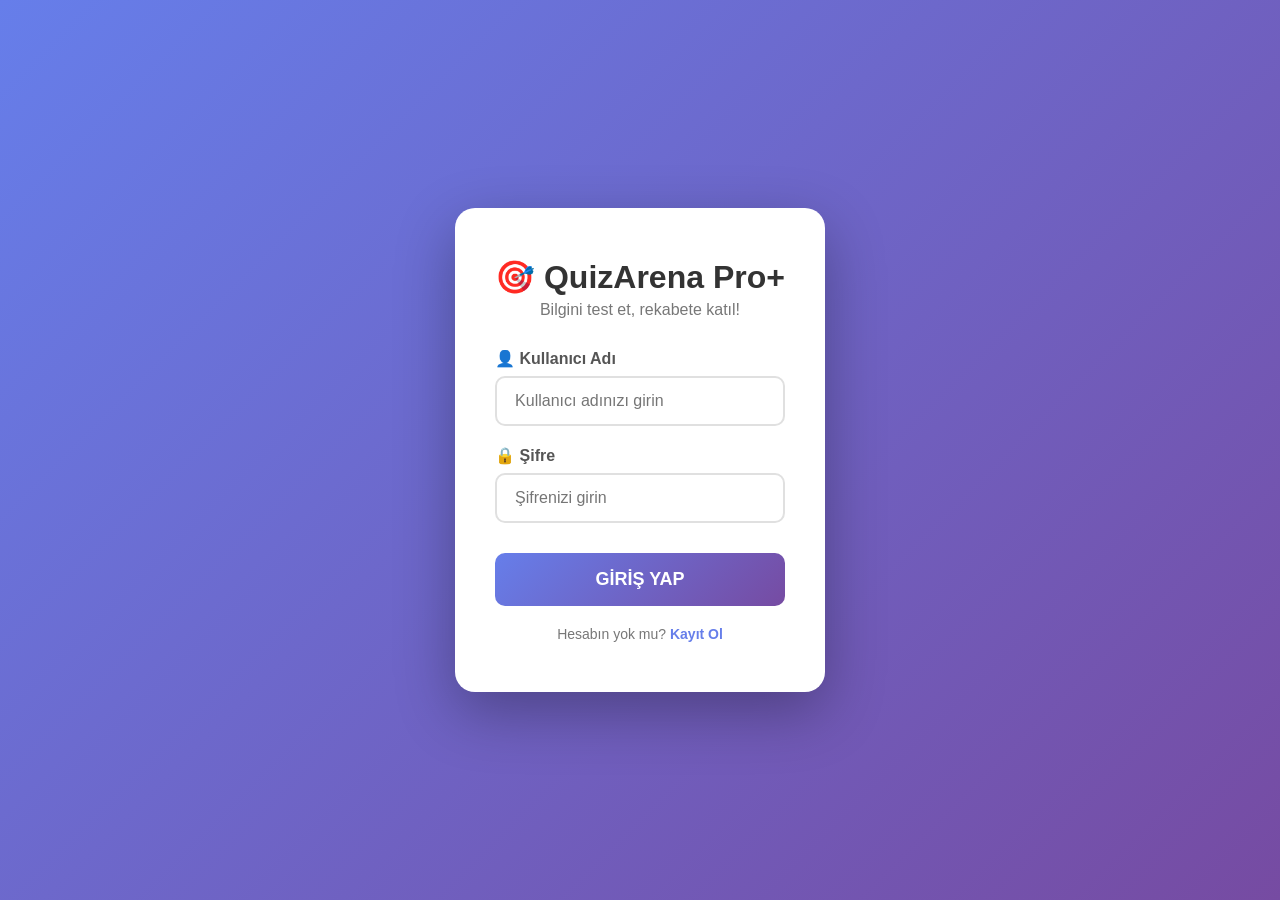
==== frontend/index.html @ 315dcdb2 "Login ve Register sunucuya bağlandı" ====
<!DOCTYPE html>
<html lang="tr">
<head>
    <meta charset="UTF-8">
    <meta name="viewport" content="width=device-width, initial-scale=1.0">
    <title>QuizArena Pro+ - Giriş Yap</title>
    
    <link rel="stylesheet" href="css/login.css">
</head>
<body>
    
    <!-- 
      Sayfanın ana kapsayıcısı.
      container: Tüm içeriği ortalamak için kullanılır.
    -->
    <div class="container">
        
        <!-- 
          Login kartı.
          Bu kartın içinde form elemanları olacak.
        -->
        <div class="login-card">
            
            <!-- Logo veya başlık kısmı -->
            <h1>🎯 QuizArena Pro+</h1>
            <p class="subtitle">Bilgini test et, rekabete katıl!</p>
            
            <!-- 
              Giriş formu.
              action: Form gönderildiğinde nereye gideceği (şimdilik boş)
              id: JavaScript ile bu forma erişmek için kullanacağız.
            -->
            <form id="loginForm" novalidate>
                
                <!-- Kullanıcı adı alanı -->
                <div class="input-group">
                    <label for="username">👤 Kullanıcı Adı</label>
                    <input 
                        type="text" 
                        id="username" 
                        placeholder="Kullanıcı adınızı girin" 
                        required
                    >
                </div>
                
                <!-- Şifre alanı -->
                <div class="input-group">
                    <label for="password">🔒 Şifre</label>
                    <input 
                        type="password" 
                        id="password" 
                        placeholder="Şifrenizi girin" 
                        maxlength="20"
                        required
                    >
                </div>
                
                <!-- Giriş yap butonu -->
                <button type="submit" class="login-btn">GİRİŞ YAP</button>
                
                <!-- Kayıt ol linki -->
                <p class="register-link">
                    Hesabın yok mu? <a href="register.html">Kayıt Ol</a>
                </p>
                
            </form>
            
        </div>
        
    </div>

   
    <script src="js/login.js"></script>
    
</body>
</html>
---- frontend/css/login.css ----
/* 
  ========================================
  LOGIN.CSS - Responsive Login Sayfası
  Mobil, Tablet, Masaüstü uyumlu
  ========================================
*/

/* ========== 1. GENEL SIFIRLAMA VE ORTAK AYARLAR ========== */
* {
    margin: 0;
    padding: 0;
    box-sizing: border-box;
}

body {
    font-family: 'Segoe UI', Tahoma, Geneva, Verdana, sans-serif;
    background: linear-gradient(135deg, #667eea, #764ba2);
    min-height: 100vh;
}

.container {
    display: flex;
    align-items: center;
    justify-content: center;
    min-height: 100vh;
    padding: 20px; /* Küçük ekranda kenara yapışmasın */
}

/* ========== 2. LOGIN KARTI ORTAK STILLERİ ========== */
.login-card {
    background: white;
    border-radius: 20px;
    padding: 40px 30px;
    box-shadow: 0 20px 60px rgba(0, 0, 0, 0.3);
    text-align: center;
}

.login-card h1 {
    font-size: 28px;
    color: #333;
    margin-bottom: 5px;
}

.subtitle {
    color: #777;
    margin-bottom: 30px;
    font-size: 14px;
}

.input-group {
    margin-bottom: 20px;
    text-align: left;
}

.input-group label {
    display: block;
    margin-bottom: 8px;
    color: #555;
    font-weight: 600;
    font-size: 14px;
}

.input-group input {
    width: 100%;
    padding: 12px 15px;
    border: 2px solid #e0e0e0;
    border-radius: 10px;
    font-size: 16px;
    transition: border-color 1s ease;
}

.input-group input:focus {
    outline: none;
    border-color: #667eea;
}

.login-btn {
    width: 100%;
    padding: 14px;
    background: linear-gradient(135deg, #667eea, #764ba2);
    color: white;
    border: none;
    border-radius: 10px;
    font-size: 16px;
    font-weight: bold;
    cursor: pointer;
    margin-top: 10px;
    transition: transform 0.2s ease, box-shadow 0.2s ease;
}

.login-btn:hover {
    transform: translateY(-2px);  /*Hover etkisi için hafif yukarı hareket*/
    box-shadow: 0 5px 20px rgba(102, 126, 234, 0.4);
}

.login-btn:active {
    transform: translateY(0);
}

.register-link {
    margin-top: 20px;
    color: #777;
    font-size: 14px;
}

.register-link a {
    color: #667eea;
    text-decoration: none;
    font-weight: 600;
}

.register-link a:hover {
    text-decoration: underline;
}


/* ============================================================
   3. MEDIA QUERIES - EKRAN BOYUTUNA GÖRE DEĞİŞİKLİKLER
   ============================================================ */

/* 
   📱 MOBİL (320px - 480px)
   Zaten yukarıdaki stiller mobil için uygun.
   Sadece ekstra küçük telefonlar için düzeltmeler:
*/
@media screen and (max-width: 480px) {
    
    .login-card {
        padding: 30px 20px; /* Daha az iç boşluk */
        border-radius: 15px;
    }
    
    .login-card h1 {
        font-size: 22px; /* Başlık küçülsün */
    }
    
    .subtitle {
        font-size: 12px;
        margin-bottom: 25px;
    }
    
    .input-group input {
        padding: 10px 12px;
        font-size: 14px;
    }
    
    .login-btn {
        padding: 12px;
        font-size: 14px;
    }
    
}

/* 
   💻 TABLET (481px - 768px)
   Biraz daha geniş kart, daha büyük yazılar
*/
@media screen and (min-width: 481px) and (max-width: 768px) {
    
    .login-card {
        padding: 35px 30px;
        max-width: 400px; /* Kart genişliği sınırlı */
    }
    
    .login-card h1 {
        font-size: 26px;
    }
    
}

/* 
   🖥️ MASAÜSTÜ (769px ve üstü)
   Kart biraz daha büyük, bol iç boşluk
*/
@media screen and (min-width: 769px) {
    
    .login-card {
        max-width: 500px; /* Masaüstünde daha geniş kart */
        padding: 50px 40px;
    }
    
    .login-card h1 {
        font-size: 32px;
    }
    
    .subtitle {
        font-size: 16px;
    }
    
    .input-group label {
        font-size: 16px;
    }
    
    .input-group input {
        padding: 14px 18px;
        font-size: 16px;
    }
    
    .login-btn {
        padding: 16px;
        font-size: 18px;
    }
    
}




/* ========== HATA MESAJLARI ========== */
.error-message {
    color: #e74c3c;
    font-size: 12px;
    margin-top: 5px;
    text-align: left;
    animation: shake 0.3s ease;
}

@keyframes shake {
    0%, 100% { transform: translateX(0); }
    25% { transform: translateX(-5px); }
    75% { transform: translateX(5px); }
}

/* Input hatalı olduğunda border kırmızı olsun */
.input-group input.error {
    border-color: #e74c3c !important;
}

/* Buton loading durumu */
.login-btn.loading {
    opacity: 0.7;
    cursor: not-allowed;
    pointer-events: none;
}
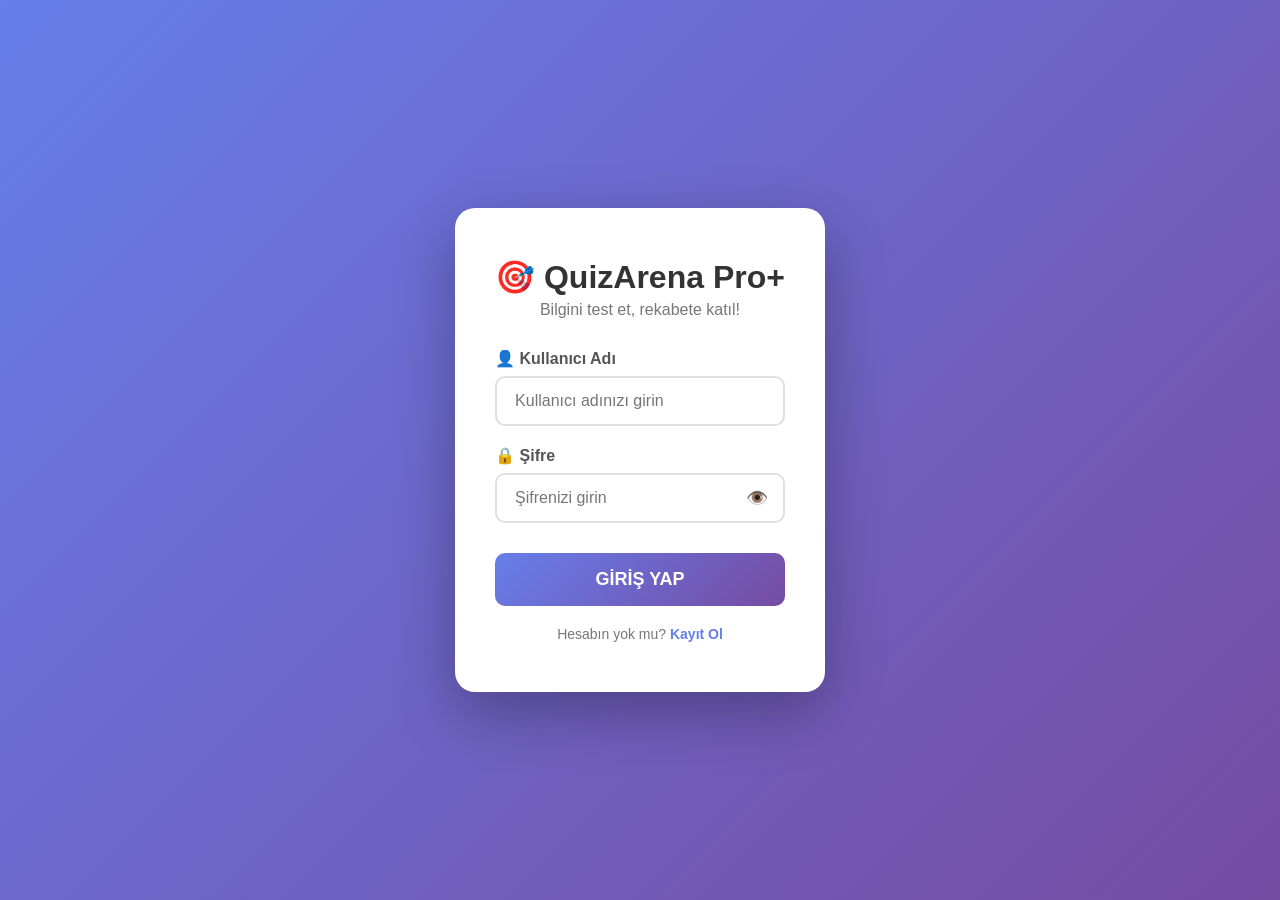
==== commit 78b37b38: "leaderboard sayfası güncellendi" ====
--- a/frontend/index.html
+++ b/frontend/index.html
@@ -9,27 +9,13 @@
 </head>
 <body>
     
-    <!-- 
-      Sayfanın ana kapsayıcısı.
-      container: Tüm içeriği ortalamak için kullanılır.
-    -->
     <div class="container">
         
-        <!-- 
-          Login kartı.
-          Bu kartın içinde form elemanları olacak.
-        -->
         <div class="login-card">
             
-            <!-- Logo veya başlık kısmı -->
             <h1>🎯 QuizArena Pro+</h1>
             <p class="subtitle">Bilgini test et, rekabete katıl!</p>
             
-            <!-- 
-              Giriş formu.
-              action: Form gönderildiğinde nereye gideceği (şimdilik boş)
-              id: JavaScript ile bu forma erişmek için kullanacağız.
-            -->
             <form id="loginForm" novalidate>
                 
                 <!-- Kullanıcı adı alanı -->
@@ -43,16 +29,21 @@
                     >
                 </div>
                 
-                <!-- Şifre alanı -->
+                <!-- Şifre alanı (Göster/Sakla butonlu) -->
                 <div class="input-group">
                     <label for="password">🔒 Şifre</label>
-                    <input 
-                        type="password" 
-                        id="password" 
-                        placeholder="Şifrenizi girin" 
-                        maxlength="20"
-                        required
-                    >
+                    <div class="password-wrapper">
+                        <input 
+                            type="password" 
+                            id="password" 
+                            placeholder="Şifrenizi girin" 
+                            maxlength="20"
+                            required
+                        >
+                        <button type="button" id="togglePassword" class="toggle-password">
+                            👁️
+                        </button>
+                    </div>
                 </div>
                 
                 <!-- Giriş yap butonu -->
@@ -69,7 +60,6 @@
         
     </div>
 
-   
     <script src="js/login.js"></script>
     
 </body>
--- a/frontend/css/login.css
+++ b/frontend/css/login.css
@@ -1,3 +1,4 @@
+
 /* 
   ========================================
   LOGIN.CSS - Responsive Login Sayfası
@@ -23,7 +24,7 @@
     align-items: center;
     justify-content: center;
     min-height: 100vh;
-    padding: 20px; /* Küçük ekranda kenara yapışmasın */
+    padding: 20px;
 }
 
 /* ========== 2. LOGIN KARTI ORTAK STILLERİ ========== */
@@ -72,6 +73,36 @@
 .input-group input:focus {
     outline: none;
     border-color: #667eea;
+}
+
+/* ========== ŞİFRE GÖSTER/SAKLA ========== */
+.password-wrapper {
+    position: relative;
+    display: flex;
+    align-items: center;
+}
+
+.password-wrapper input {
+    padding-right: 45px;
+}
+
+.toggle-password {
+    position: absolute;
+    right: 12px;
+    top: 50%;
+    transform: translateY(-50%);
+    background: none;
+    border: none;
+    cursor: pointer;
+    font-size: 18px;
+    padding: 5px;
+    line-height: 1;
+    color: #888;
+    transition: color 0.2s ease;
+}
+
+.toggle-password:hover {
+    color: #333;
 }
 
 .login-btn {
@@ -89,7 +120,7 @@
 }
 
 .login-btn:hover {
-    transform: translateY(-2px);  /*Hover etkisi için hafif yukarı hareket*/
+    transform: translateY(-2px);
     box-shadow: 0 5px 20px rgba(102, 126, 234, 0.4);
 }
 
@@ -113,98 +144,68 @@
     text-decoration: underline;
 }
 
-
 /* ============================================================
    3. MEDIA QUERIES - EKRAN BOYUTUNA GÖRE DEĞİŞİKLİKLER
    ============================================================ */
 
-/* 
-   📱 MOBİL (320px - 480px)
-   Zaten yukarıdaki stiller mobil için uygun.
-   Sadece ekstra küçük telefonlar için düzeltmeler:
-*/
+/* 📱 MOBİL */
 @media screen and (max-width: 480px) {
-    
     .login-card {
-        padding: 30px 20px; /* Daha az iç boşluk */
+        padding: 30px 20px;
         border-radius: 15px;
     }
-    
     .login-card h1 {
-        font-size: 22px; /* Başlık küçülsün */
-    }
-    
+        font-size: 22px;
+    }
     .subtitle {
         font-size: 12px;
         margin-bottom: 25px;
     }
-    
     .input-group input {
         padding: 10px 12px;
         font-size: 14px;
     }
-    
     .login-btn {
         padding: 12px;
         font-size: 14px;
     }
-    
-}
-
-/* 
-   💻 TABLET (481px - 768px)
-   Biraz daha geniş kart, daha büyük yazılar
-*/
+}
+
+/* 💻 TABLET */
 @media screen and (min-width: 481px) and (max-width: 768px) {
-    
     .login-card {
         padding: 35px 30px;
-        max-width: 400px; /* Kart genişliği sınırlı */
-    }
-    
+        max-width: 400px;
+    }
     .login-card h1 {
         font-size: 26px;
     }
-    
-}
-
-/* 
-   🖥️ MASAÜSTÜ (769px ve üstü)
-   Kart biraz daha büyük, bol iç boşluk
-*/
+}
+
+/* 🖥️ MASAÜSTÜ */
 @media screen and (min-width: 769px) {
-    
     .login-card {
-        max-width: 500px; /* Masaüstünde daha geniş kart */
+        max-width: 500px;
         padding: 50px 40px;
     }
-    
     .login-card h1 {
         font-size: 32px;
     }
-    
     .subtitle {
         font-size: 16px;
     }
-    
     .input-group label {
         font-size: 16px;
     }
-    
     .input-group input {
         padding: 14px 18px;
         font-size: 16px;
     }
-    
     .login-btn {
         padding: 16px;
         font-size: 18px;
     }
-    
-}
-
-
-
+}
 
 /* ========== HATA MESAJLARI ========== */
 .error-message {
